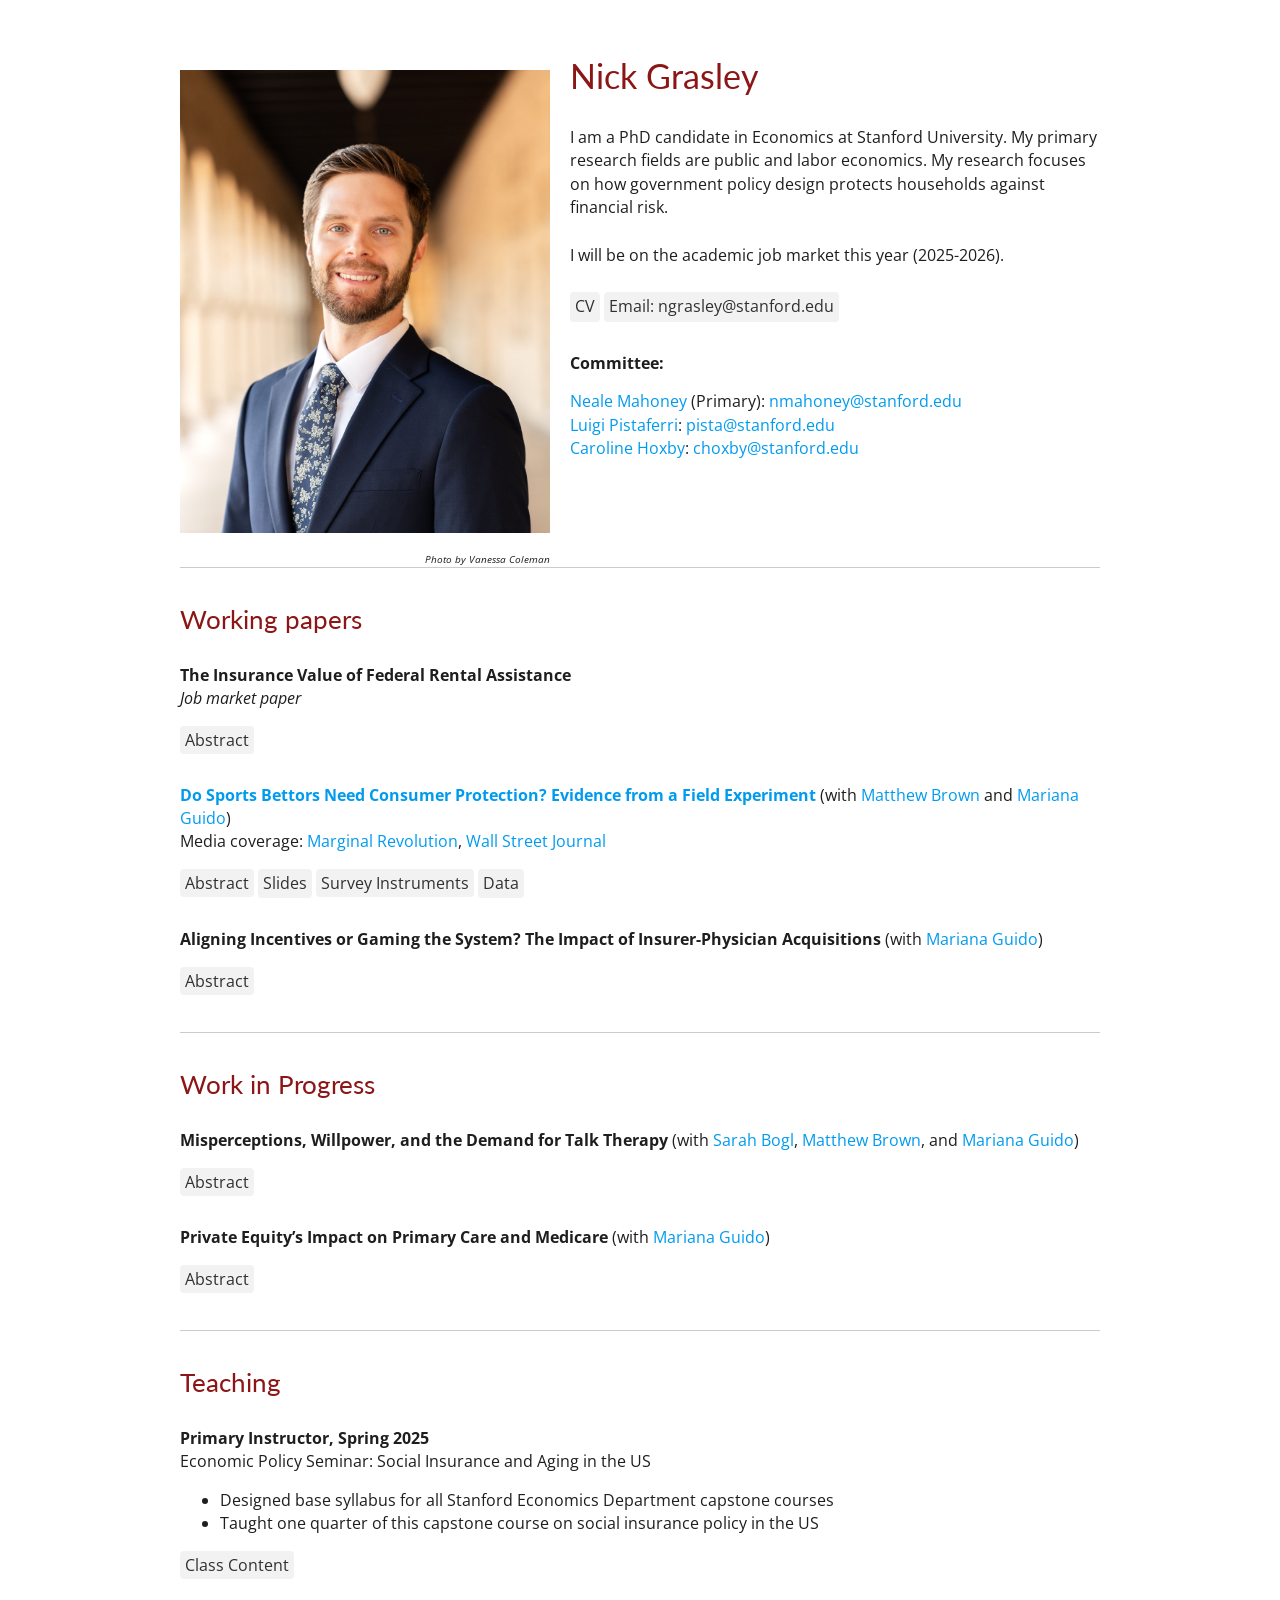
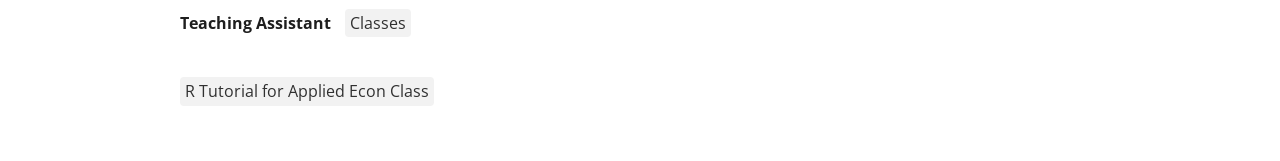
==== index.html @ 9b601f65 "Revise summary" ====
<!DOCTYPE html>
<html lang="en">
<head>
    <meta charset="UTF-8">
    <meta name="viewport" content="width=device-width, initial-scale=1.0">
    <link rel="preconnect" href="https://fonts.googleapis.com">
    <link rel="preconnect" href="https://fonts.gstatic.com" crossorigin>
    <link href="https://fonts.googleapis.com/css2?family=Lato&family=Open+Sans:wght@400;600&display=swap" rel="stylesheet">
    <link rel="stylesheet" href="main.css">

    <title>Nick Grasley</title>

    <!-- Google Analytics tracking code -->
    <script async src="https://www.googletagmanager.com/gtag/js?id=G-PX4RQBR217"></script>
    <script>
        window.dataLayer = window.dataLayer || [];
        function gtag(){dataLayer.push(arguments);}
        gtag('js', new Date());
        gtag('config', 'G-PX4RQBR217');
    </script>

    <!-- Add JavaScript for popup functionality -->
    <script>
      function myFunction(id) {
        var x = document.getElementById(id);
      
        var ids = [
          "abs_jmp", "surveys_jmp", 
          "abs_sports", "abs_vi",
          "abs_therapy", "abs_pe",
          "teaching_econ101", "TA", "teaching_Rguide"];
      
        for(var i = 0; i < ids.length; i++) {
          var item = ids[i];
          if (item != id) {
            document.getElementById(item).style.display = "none";
          } else {
            if (x.style.display === "none") {
              x.style.display = "block";
            } else {
              x.style.display = "none";
            }
          }
        }        
      }
    </script>
    <style>
      #contact {
          margin-bottom: 2rem;
      }

      #contact img {
          max-width: 370px;
          height: auto;
          width: 100%;
      }

      hr {
          margin: 2rem 0;
          border: none;
          border-top: 1px solid #ccc;
          clear: both;
      }

      @media (max-width: 768px) {
          #contact img {
              max-width: 100%;
          }
      }
  </style>
</head>

<body>
<div id="container">
  <div id="center">
    <div id="contact">
      <div style="float: left; margin-right: 20px; max-width: 370px;">
        <img src="avatar.jpg" alt="Photo of Nick Grasley" style="display: block; width: 100%;" />
        <!-- CHANGE 2: Replaced <p> with <div> and set margin-top to control spacing -->
        <div style="font-size: 0.6rem; font-style: italic; text-align: right; margin-top: -14px;">
            Photo by Vanessa Coleman
        </div>
      </div>

      <!--img src="avatar.jpeg" alt="Photo of Nick Grasley" /--> 
      <!-- ADDED PHOTO CREDIT HERE -->
      <!--p style="font-size: 0.8rem; font-style: italic; margin-top: 5px;">Photo by Vanessa Coleman</p-->
 
      <h1>Nick Grasley</h1>

      <div class="text">
        <p>I am a PhD candidate in Economics at Stanford University. My primary research fields are public and labor economics. My research focuses on how government policy design protects households against financial risk.</p>

        <p>I will be on the academic job market this year (2025-2026).</p>

        <p><a href="https://nickgrasley.github.io/assets/nag/cv.pdf" class="button">CV</a> <a href="mailto:ngrasley@stanford.edu" class="button">Email: ngrasley@stanford.edu</a></p>

        <!-- ADDED COMMITTEE MEMBERS HERE -->
        <div style="margin-top: 1.5rem;">
            <p><strong>Committee:</strong></p>
            <ul style="list-style-type: none; padding-left: 0;">
                <li><a href="https://nmahoney.people.stanford.edu">Neale Mahoney</a> (Primary): <a href="mailto:nmahoney@stanford.edu">nmahoney@stanford.edu</a></li>
                <li><a href="https://sites.google.com/view/pistaferri/home">Luigi Pistaferri</a>: <a href="mailto:pista@stanford.edu">pista@stanford.edu</a></li>
                <li><a href="https://economics.stanford.edu/people/caroline-hoxby">Caroline Hoxby</a>: <a href="mailto:choxby@stanford.edu">choxby@stanford.edu</a></li>
            </ul>
        </div>
      </div>
    </div>
    <hr> 

        <h2>Working papers</h2>
        <div class="text">


          <p><!--a href="https://nickgrasley.github.io/assets/papers/jmp/jmp.pdf"--><b>The Insurance Value of Federal Rental Assistance</b></a> <br><i>Job market paper</i> 
          
          <div class="buttonbar">
            <button class="button" onclick="myFunction(&quot;abs_jmp&quot;)">Abstract</button>
          </div>
            
          <div class="popup" id="abs_jmp" style="display:none;">
            The US spends $48 billion on federal rental assistance programs that transfer large in-kind housing subsidies to few low income households. However, we know little about whether this form of targeting is efficient. In this paper, I reconceptualize federal rental assistance as insurance against joint rent-income risk and quantify its net insurance value. I show that rent prices exacerbate consumption risk beyond income risk alone, and that rental assistance provides targeted insurance by smoothing the share of income households pay as rent. Using Panel Survey of Income Dynamics (PSID) combined with rich HUD administrative data from 2003-2022, I estimate the insurance value use the sufficient statistics approach. The sufficient statistics framework reveals that marginal expansion of rental assistance generates $1.51 in benefits per dollar of government spending, compared to the literature's estimate of $0.66. This insurance value primarily derives from insuring income in high-rent locations rather than insuring rent volatility directly, although fixed income households benefit more from rent insurance. Using a structural lifecycle model, I provide new estimates of household preferences for rental assistance and examine the mechanisms behind its insurance value. Counterfactual analysis demonstrates that the program's income-based subsidy design and rationing through waitlists are crucial features that enhance its insurance value relative to alternative designs.
          </div>
      

          <p><a href="https://nickgrasley.github.io/assets/papers/sportsgambling/sportsbetting.pdf"><b>Do Sports Bettors Need Consumer Protection? Evidence from a Field Experiment</b></a> (with <a href="https://mattbrownecon.github.io/">Matthew Brown</a> and <a href="https://marianaguido.github.io/">Mariana Guido</a>)
            <br> 
            Media coverage: <a href="https://marginalrevolution.com/marginalrevolution/2024/11/are-sports-bettors-overly-optimistic.html?utm_source=rss&utm_medium=rss&utm_campaign=are-sports-bettors-overly-optimistic">Marginal Revolution</a>, <a href="https://www.wsj.com/finance/investing/sports-betting-study-5d9a0044">Wall Street Journal</a> 

          <div class="buttonbar">
            <button class="button" onclick="myFunction(&quot;abs_sports&quot;)">Abstract</button>
            <a href="https://nickgrasley.github.io/assets/papers/sportsgambling/slides.pdf" class="button" download>Slides</a>
            <button class="button" onclick="myFunction(&quot;surveys_jmp&quot;)">Survey Instruments</button>            
            <a href="https://www.dropbox.com/scl/fo/r7eztifg07e4d8jo377v6/ANjBX6LcSHyql8BKkYXhMDw?rlkey=81gibx12clkvs6jpske8v14cr&st=mxk1bvaj&dl=0" class="button">Data</a>
          </div>

          <div class="popup" id="abs_sports" style="display:none;">
            Corrective policy in sports betting markets is motivated by concerns that demand is driven by behavioral bias rather than a normative preference to gamble. We conduct a field experiment with frequent sports bettors to measure the impact of two biases, overoptimism about financial returns and self-control problems, on the demand for sports betting. We find widespread over-optimism about financial returns. The average participant predicts that they will break even, but in fact loses about 8 cents for every dollar wagered. Self-control problems are smaller and less common. We estimate a model of biased betting and use it to evaluate several corrective policies. Our estimates imply that the surplus-maximizing corrective excise tax on sports betting is twice as large as prevailing tax rates. We estimate substantial heterogeneity in bias across bettors, which implies that targeted interventions that directly eliminate bias could improve on a tax. However, implementation is challenging: we show that two bias-correction interventions favored by the gambling industry do not deliver the targeting improvements.
          </div>
<!-- https://www.dropbox.com/scl/fo/r7eztifg07e4d8jo377v6/ANjBX6LcSHyql8BKkYXhMDw?rlkey=81gibx12clkvs6jpske8v14cr&st=mxk1bvaj&dl=0 -->

          <div class="popup" id="surveys_jmp" style="display:none;">
            <p>PDF survey instruments available for download. Qualtrics files are available on request.
              <ul>
                <li><a href="https://nickgrasley.github.io/assets/papers/sportsgambling/Survey1.pdf">Survey 1</a></li>
                <li><a href="https://nickgrasley.github.io/assets/papers/sportsgambling/Survey2.pdf">Survey 2</a></li>
                <li><a href="https://nickgrasley.github.io/assets/papers/sportsgambling/Survey3.pdf">Survey 3</a></li>
              </ul>
          </div>

          <p><!--a href="https://nickgrasley.github.io/assets/papers/VI/VI.pdf"--><b>Aligning Incentives or Gaming the System? The Impact of Insurer-Physician Acquisitions</b></a> (with <a href="https://marianaguido.github.io/">Mariana Guido</a>)
          
          <div class="buttonbar">
            <button class="button" onclick="myFunction(&quot;abs_vi&quot;)">Abstract</button>
          </div>
            
          <div class="popup" id="abs_vi" style="display:none;">
            Vertical integration between insurers and primary care practices is increasingly common in the US healthcare market, raising concerns among policymakers. We use medical claims data from the Colorado All Payer Claims Database to study a 2017 insurer-physician acquisition, focusing on how it aligns incentives within the integrated firm. We propose a simple conceptual framework to guide our analysis. Our framework produces two main predictions, which we empirically document. First, in Medicare Advantage, where insurer revenue is tied to patient risk scores, we predict the integrated practice will increase the intensity of diagnostic coding. Using a patient-level event study design, we find that integration increases diagnosis-based payments to the insurer by $998 to $1,805 per patient per year, without a corresponding increase in treatment. Second, as the integrated firm bears the cost of specialist care, our framework predicts that the integrated practice will steer referrals towards more cost-effective specialists. Indeed, we confirm this prediction in the Commercial market, where we estimate a referral choice model and find that the acquired practice saves approximately $300 per inpatient referral. Our results reveal a crucial trade-off: integration can increase taxpayer costs in one market while generating efficiency gains in another. Furthermore, we show that contracting at non-acquired practices can replicate the diagnostic coding effect. This substitutability between integration and contracting suggests that policies targeting only mergers may be ineffective at addressing strategic coding behavior.
          </div>

        <hr><h2>Work in Progress</h2>
        
        <p><b>Misperceptions, Willpower, and the Demand for Talk Therapy</b>
        (with <a href="mailto:nmahoney@stanford.edu">Sarah Bogl</a>, <a href="https://mattbrownecon.github.io/">Matthew Brown</a>, and <a href="https://marianaguido.github.io/">Mariana Guido</a>)

          <div class="buttonbar">
            <button class="button" onclick="myFunction(&quot;abs_therapy&quot;)">Abstract</button>
          </div>
            
          <div class="popup" id="abs_therapy" style="display:none;">
            Many people with mental health problems do not seek treatment despite evidence that therapy can improve well-being. Working with a provider of gambling addiction therapy, we conduct a field experiment to measure how behavioral biases impact therapy demand and what interventions may overcome them. We consider two behavioral biases: misperceptions and willpower problems. To study misperceptions, we measure how participants’ perceptions of therapy change after attending a session. To study willpower issues, we measure participants’ willingness to pay for a commitment device to attend therapy. Lastly, we evaluate the effectiveness of two scalable interventions--financial incentives and text message encouragements--at increasing therapy takeup.
            </div>
            
        <p><b>Private Equity’s Impact on Primary Care and Medicare</b> (with <a href="https://marianaguido.github.io/">Mariana Guido</a>)
        
        <div class="buttonbar">
          <button class="button" onclick="myFunction(&quot;abs_pe&quot;)">Abstract</button>
        </div>

        <div class="popup" id="abs_pe" style="display:none;">
          Private equity (PE) investment in the U.S. healthcare sector has grown exponentially, raising concerns about its impact on the cost and quality of care. This paper investigates how PE acquisitions alter the behavior of primary care practices (PCPs) and, crucially, explores heterogeneity based on the acquirer's structure. We distinguish between acquisitions by pure financial sponsors and those by PE-insurer joint ventures, which may face conflicting incentives between profit maximization and managing population health costs. We construct a novel national dataset by linking PitchBook data on PE acquisitions from 2006 to 2018 with Medicare fee-for-service claims. Then, we employ a staggered difference-in-differences strategy to compare acquired PCPs to not-yet-acquired PCPs. Using state All-Payer Claims Data (APCD), we will further test for differential effects among Traditional Medicare and Medicare Advantage patients, where insurer-backed owners have stronger incentives to control utilization.
        </div>

  
        <!-- <hr><h2>Publications</h2>
        <div class="text"> -->

        <hr><h2>Teaching</h2>
        
  <p><b>Primary Instructor, Spring 2025</b><br>
  Economic Policy Seminar: Social Insurance and Aging in the US</p>

  <div class="text">
    
    <ul>
      <li>Designed base syllabus for all Stanford Economics Department capstone courses</li>
      <li>Taught one quarter of this capstone course on social insurance policy in the US</li>
    </ul>
    
  </div>

        <div class="buttonbar">
          <button class="button" onclick="myFunction(&quot;teaching_econ101&quot;)">Class Content</button>
        </div>
        <div class="popup" id="teaching_econ101" style="display:none;">
            <div class="text">
              <ul>
                <li>Primary learning goal to research and write a policy memo on a social insurance policy in the US</li>
                <li>Students work in teams to create research question, review literature, analyze data, and write on policy recommendation</li>
                <li><a href="https://nickgrasley.github.io/assets/teaching/econ101/syllabus.pdf" target="_blank">Syllabus</a></li>
                <li><a href="https://nickgrasley.github.io/assets/teaching/econ101/slides.pdf" target="_blank">Class Slides Example</a></li>
                <li><a href="https://nickgrasley.github.io/assets/teaching/econ101/example.pdf" target="_blank">Policy Memo Example</a></li>
              </ul>
            </div>
        </div>
        
<p>
  <b>Teaching Assistant</b>
  <span class="buttonbar-inline">
    <button class="button" onclick="myFunction('TA')">Classes</button>
  </span>
</p>

<div class="popup" id="TA" style="display:none;">
  <div class="text">
    <ul>
      <li>Introduction to Financial Decision Making (Econ 43, 3 quarters)</li>
      <li>Advanced Topics in Econometrics (Econ 102C, 1 quarter)</li>
      <li>Economic Policy Seminar (Econ 101, 2 quarters)</li>
    </ul>
  </div>
</div>

  
      <div style="height: 20px;"></div>
      
      <div class="buttonbar"><a href="https://nickgrasley.github.io/assets/teaching/R Tutorial" class="button">R Tutorial for Applied Econ Class</a></div>


  </div>

</body>
</html>
---- main.css ----
/* Base styles that apply to all screen sizes */
body {
font-family: 'Open Sans', sans-serif;
font-size: 15.5px;
line-height: 1.5;
color: #1e1e1e;
}

h1, h2 {
font-family: 'Lato', sans-serif;
font-weight: normal;
margin-top: 4px;
margin-bottom: 4px;
text-align: left;
color: #8C1515; /* Stanford cardinal red */
}

h1 {
font-size: 34px;
}

h2 {
font-size: 26px;
}

div#container {
	margin:50px;
	position: relative;
}
hr {
	margin-top:25px;
}
p {
	margin-top:25px;
}
html {
	background-color: white;
}
div#center h2 {
	margin-top: 20px;
	margin-bottom: 20px;
}
div.text {
		font-family: 'Open Sans', serif;
		margin-top: 0px;
		padding-top: 0px;
		font-size: 15.5px;
		color: #1e1e1e;
}
div.buttonbar{
color:#565656;
}

.buttonbar-inline {
  display: inline-block;   /* keeps button on the same line */
  margin-left: 10px;       /* optional spacing */
}


.button {
	background-color: #f2f2f2;
	border: none;
	color: #303030;
	padding: 3px;
	padding-left: 5px;
	padding-right: 5px;
	text-align: center;
	border-radius: 4px;
	text-decoration: none;
	display: inline-block;
	font-size: 15.5px;
	font-family: 'Open Sans', serif;
	cursor: pointer; 
	transition-duration: 0.2s;
	text-decoration: none;
	margin-bottom: 5px;
}
a {
	text-decoration: none;
	color: #009bee;
	/*color: blue;*/
}
a:visited {
	text-decoration: none;
	color: darkblue;
	/*color: blue;*/
}
a:hover {
	text-decoration: underline;
}
.button:hover {
	background-color:#d1d1d1;
	text-decoration: none;
}
.button:visited {
	color: #303030;
	text-decoration: none;
}


/* Large screens */
@media screen and (min-width: 1001px) {
div#center {
	margin-left: max(1%, 50% - 460px);
	margin-right: max(1%, 50% - 460px);
	width: min(920px);
}

div#contact {
	height: 289px;
}
div.popup {
	margin-top:0px;
	text-align:justify;
}
img {
	float: left;
	margin-top: 20px;
	margin-right: 30px;
	margin-bottom: 20px;
}
}

/* Small screens */
@media screen and (max-width: 1000px) { 
div#center {
	margin-left:0px;
	margin-top:50px;
	clear:left;
}
div#contact {
	margin-top: 30px;
	text-align: left;
}
div.popup {
	margin-top:20px;
}
img {
	margin-bottom: 20px;
	max-width: 100%;
	height: auto;
}
}
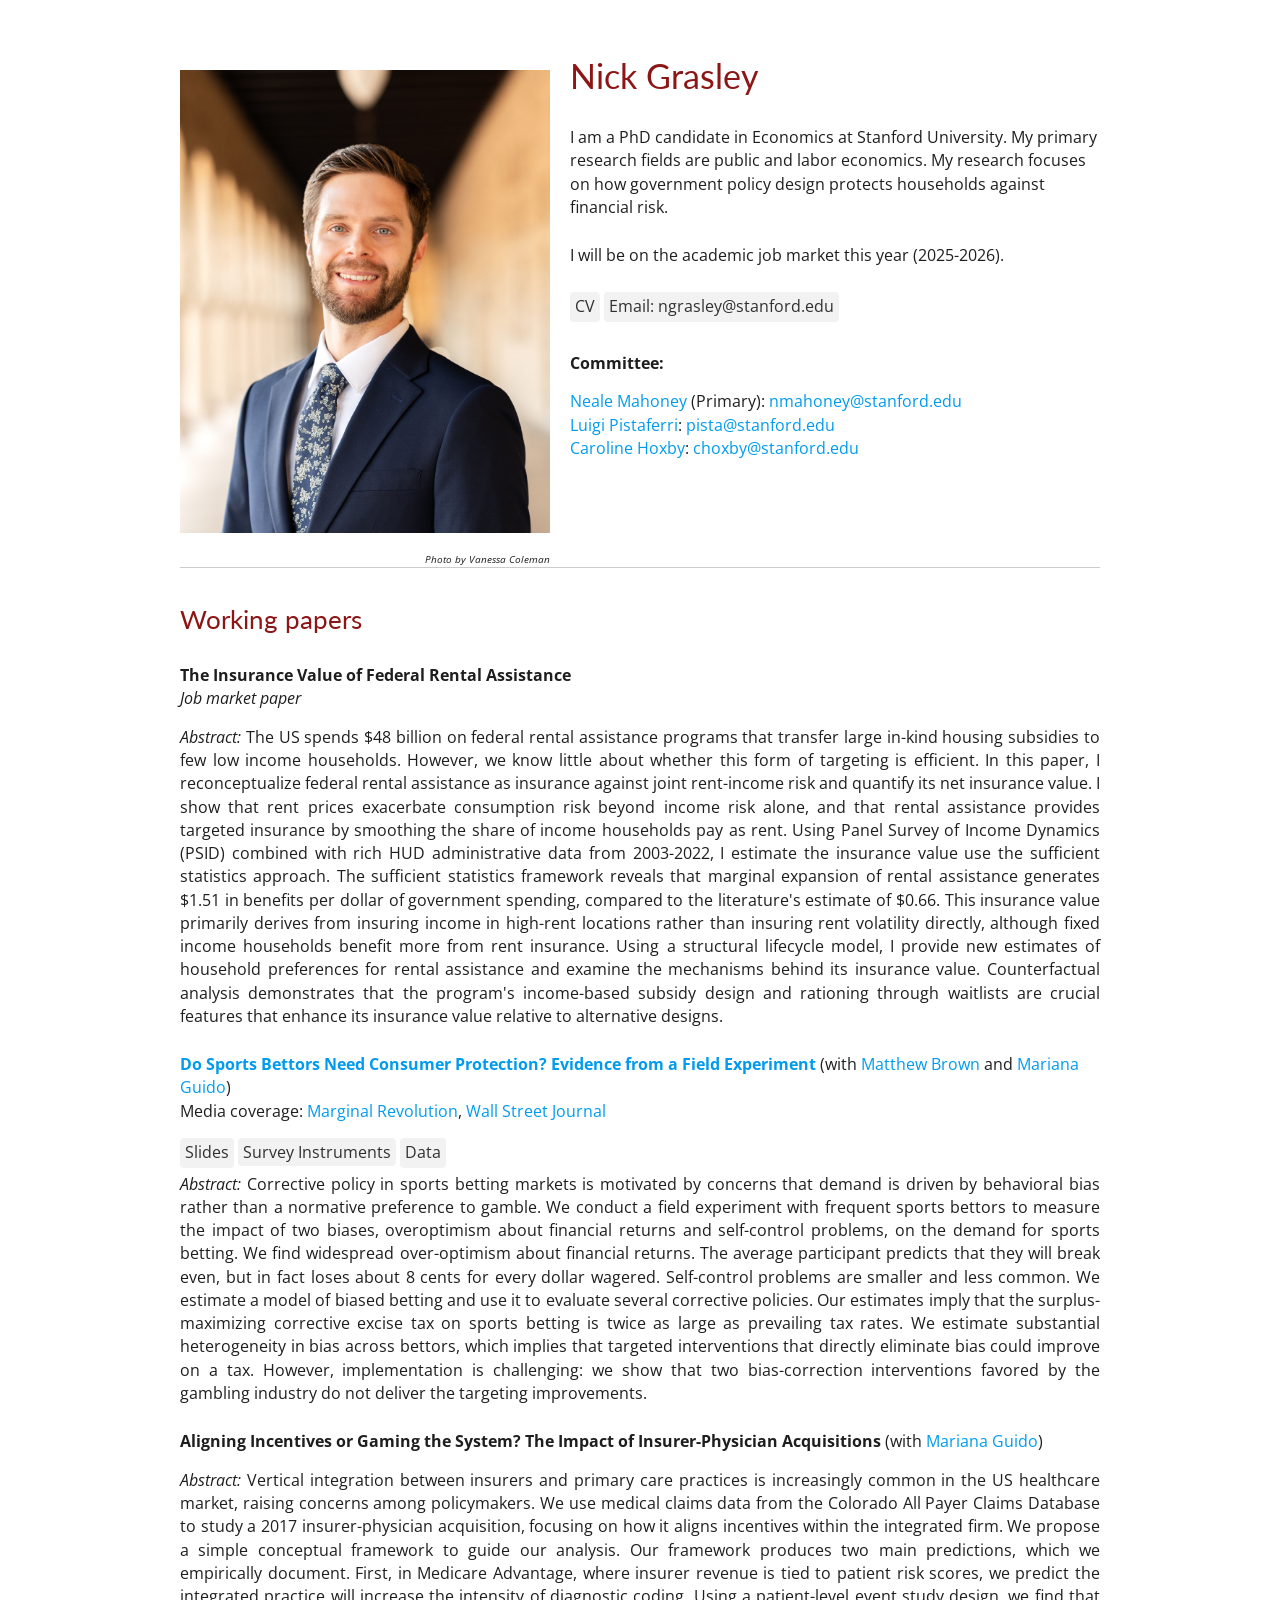
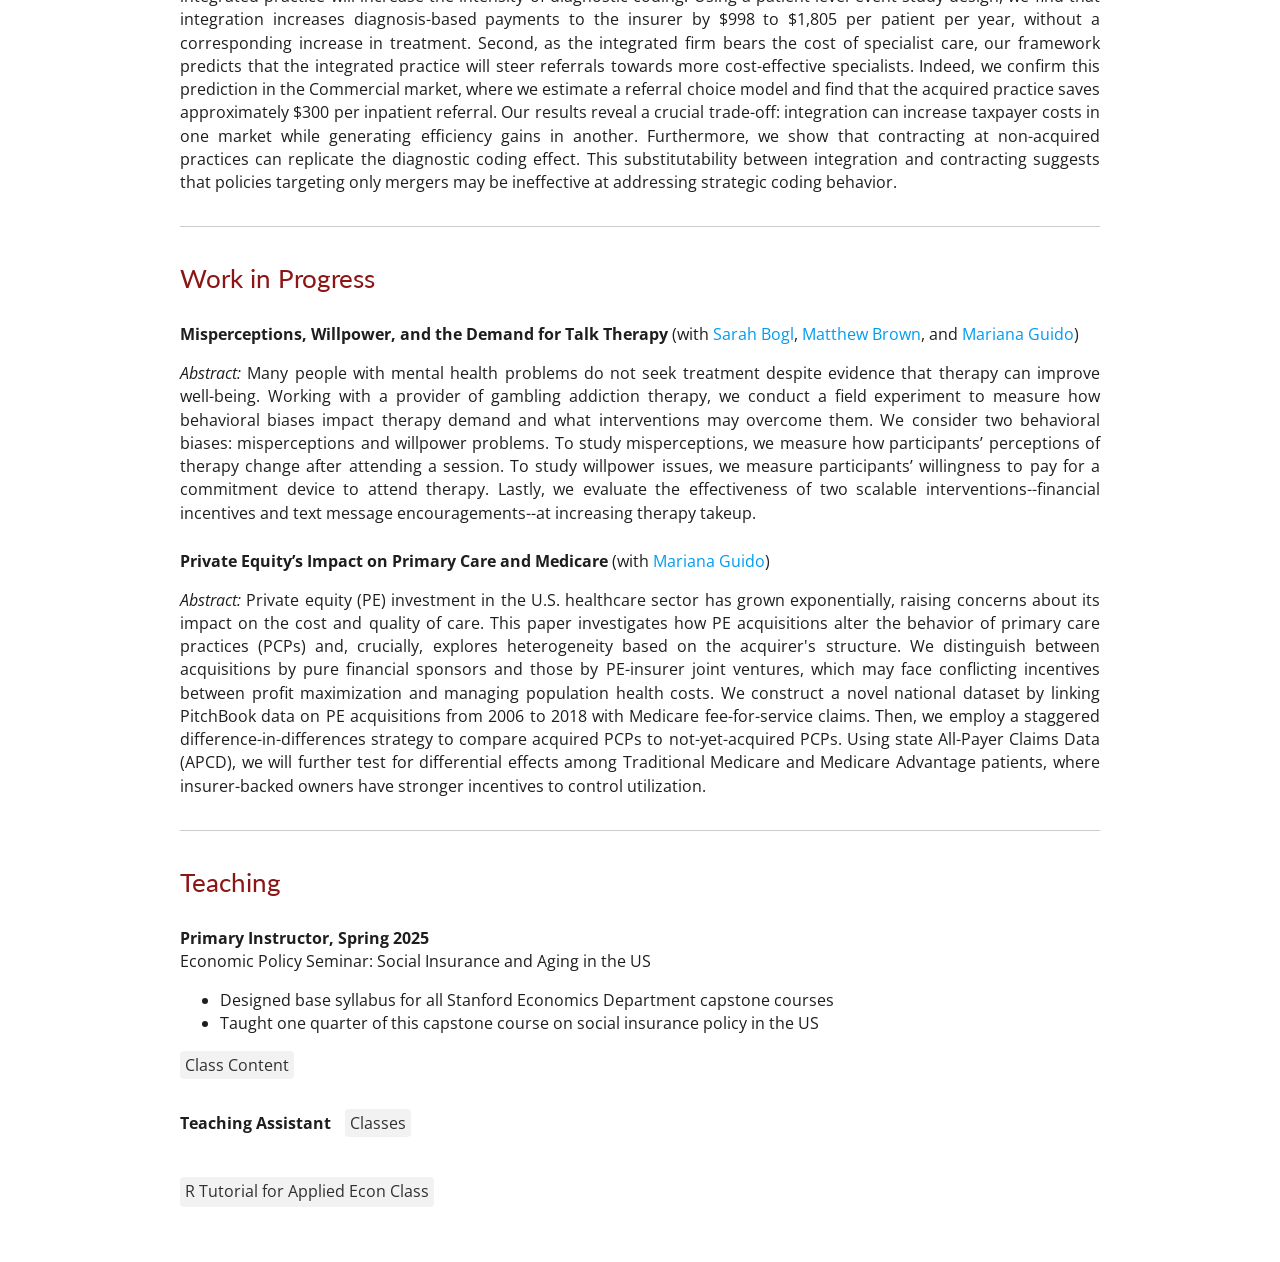
==== commit eab5c4ca: "Remove desktop abstract buttons" ====
--- a/index.html
+++ b/index.html
@@ -114,12 +114,12 @@
 
           <p><!--a href="https://nickgrasley.github.io/assets/papers/jmp/jmp.pdf"--><b>The Insurance Value of Federal Rental Assistance</b></a> <br><i>Job market paper</i> 
           
-          <div class="buttonbar">
+          <div class="buttonbar mobile-only">
             <button class="button" onclick="myFunction(&quot;abs_jmp&quot;)">Abstract</button>
           </div>
             
-          <div class="popup" id="abs_jmp" style="display:none;">
-            The US spends $48 billion on federal rental assistance programs that transfer large in-kind housing subsidies to few low income households. However, we know little about whether this form of targeting is efficient. In this paper, I reconceptualize federal rental assistance as insurance against joint rent-income risk and quantify its net insurance value. I show that rent prices exacerbate consumption risk beyond income risk alone, and that rental assistance provides targeted insurance by smoothing the share of income households pay as rent. Using Panel Survey of Income Dynamics (PSID) combined with rich HUD administrative data from 2003-2022, I estimate the insurance value use the sufficient statistics approach. The sufficient statistics framework reveals that marginal expansion of rental assistance generates $1.51 in benefits per dollar of government spending, compared to the literature's estimate of $0.66. This insurance value primarily derives from insuring income in high-rent locations rather than insuring rent volatility directly, although fixed income households benefit more from rent insurance. Using a structural lifecycle model, I provide new estimates of household preferences for rental assistance and examine the mechanisms behind its insurance value. Counterfactual analysis demonstrates that the program's income-based subsidy design and rationing through waitlists are crucial features that enhance its insurance value relative to alternative designs.
+          <div class="popup" id="abs_jmp">
+           <em>Abstract:</em> The US spends $48 billion on federal rental assistance programs that transfer large in-kind housing subsidies to few low income households. However, we know little about whether this form of targeting is efficient. In this paper, I reconceptualize federal rental assistance as insurance against joint rent-income risk and quantify its net insurance value. I show that rent prices exacerbate consumption risk beyond income risk alone, and that rental assistance provides targeted insurance by smoothing the share of income households pay as rent. Using Panel Survey of Income Dynamics (PSID) combined with rich HUD administrative data from 2003-2022, I estimate the insurance value use the sufficient statistics approach. The sufficient statistics framework reveals that marginal expansion of rental assistance generates $1.51 in benefits per dollar of government spending, compared to the literature's estimate of $0.66. This insurance value primarily derives from insuring income in high-rent locations rather than insuring rent volatility directly, although fixed income households benefit more from rent insurance. Using a structural lifecycle model, I provide new estimates of household preferences for rental assistance and examine the mechanisms behind its insurance value. Counterfactual analysis demonstrates that the program's income-based subsidy design and rationing through waitlists are crucial features that enhance its insurance value relative to alternative designs.
           </div>
       
 
@@ -128,14 +128,15 @@
             Media coverage: <a href="https://marginalrevolution.com/marginalrevolution/2024/11/are-sports-bettors-overly-optimistic.html?utm_source=rss&utm_medium=rss&utm_campaign=are-sports-bettors-overly-optimistic">Marginal Revolution</a>, <a href="https://www.wsj.com/finance/investing/sports-betting-study-5d9a0044">Wall Street Journal</a> 
 
           <div class="buttonbar">
-            <button class="button" onclick="myFunction(&quot;abs_sports&quot;)">Abstract</button>
+            <button class="button mobile-only" onclick="myFunction(&quot;abs_sports&quot;)">Abstract</button>
             <a href="https://nickgrasley.github.io/assets/papers/sportsgambling/slides.pdf" class="button" download>Slides</a>
             <button class="button" onclick="myFunction(&quot;surveys_jmp&quot;)">Survey Instruments</button>            
             <a href="https://www.dropbox.com/scl/fo/r7eztifg07e4d8jo377v6/ANjBX6LcSHyql8BKkYXhMDw?rlkey=81gibx12clkvs6jpske8v14cr&st=mxk1bvaj&dl=0" class="button">Data</a>
-          </div>
-
-          <div class="popup" id="abs_sports" style="display:none;">
-            Corrective policy in sports betting markets is motivated by concerns that demand is driven by behavioral bias rather than a normative preference to gamble. We conduct a field experiment with frequent sports bettors to measure the impact of two biases, overoptimism about financial returns and self-control problems, on the demand for sports betting. We find widespread over-optimism about financial returns. The average participant predicts that they will break even, but in fact loses about 8 cents for every dollar wagered. Self-control problems are smaller and less common. We estimate a model of biased betting and use it to evaluate several corrective policies. Our estimates imply that the surplus-maximizing corrective excise tax on sports betting is twice as large as prevailing tax rates. We estimate substantial heterogeneity in bias across bettors, which implies that targeted interventions that directly eliminate bias could improve on a tax. However, implementation is challenging: we show that two bias-correction interventions favored by the gambling industry do not deliver the targeting improvements.
+
+          </div>
+
+          <div class="popup" id="abs_sports">
+            <em>Abstract:</em> Corrective policy in sports betting markets is motivated by concerns that demand is driven by behavioral bias rather than a normative preference to gamble. We conduct a field experiment with frequent sports bettors to measure the impact of two biases, overoptimism about financial returns and self-control problems, on the demand for sports betting. We find widespread over-optimism about financial returns. The average participant predicts that they will break even, but in fact loses about 8 cents for every dollar wagered. Self-control problems are smaller and less common. We estimate a model of biased betting and use it to evaluate several corrective policies. Our estimates imply that the surplus-maximizing corrective excise tax on sports betting is twice as large as prevailing tax rates. We estimate substantial heterogeneity in bias across bettors, which implies that targeted interventions that directly eliminate bias could improve on a tax. However, implementation is challenging: we show that two bias-correction interventions favored by the gambling industry do not deliver the targeting improvements.
           </div>
 <!-- https://www.dropbox.com/scl/fo/r7eztifg07e4d8jo377v6/ANjBX6LcSHyql8BKkYXhMDw?rlkey=81gibx12clkvs6jpske8v14cr&st=mxk1bvaj&dl=0 -->
 
@@ -151,11 +152,11 @@
           <p><!--a href="https://nickgrasley.github.io/assets/papers/VI/VI.pdf"--><b>Aligning Incentives or Gaming the System? The Impact of Insurer-Physician Acquisitions</b></a> (with <a href="https://marianaguido.github.io/">Mariana Guido</a>)
           
           <div class="buttonbar">
-            <button class="button" onclick="myFunction(&quot;abs_vi&quot;)">Abstract</button>
-          </div>
-            
-          <div class="popup" id="abs_vi" style="display:none;">
-            Vertical integration between insurers and primary care practices is increasingly common in the US healthcare market, raising concerns among policymakers. We use medical claims data from the Colorado All Payer Claims Database to study a 2017 insurer-physician acquisition, focusing on how it aligns incentives within the integrated firm. We propose a simple conceptual framework to guide our analysis. Our framework produces two main predictions, which we empirically document. First, in Medicare Advantage, where insurer revenue is tied to patient risk scores, we predict the integrated practice will increase the intensity of diagnostic coding. Using a patient-level event study design, we find that integration increases diagnosis-based payments to the insurer by $998 to $1,805 per patient per year, without a corresponding increase in treatment. Second, as the integrated firm bears the cost of specialist care, our framework predicts that the integrated practice will steer referrals towards more cost-effective specialists. Indeed, we confirm this prediction in the Commercial market, where we estimate a referral choice model and find that the acquired practice saves approximately $300 per inpatient referral. Our results reveal a crucial trade-off: integration can increase taxpayer costs in one market while generating efficiency gains in another. Furthermore, we show that contracting at non-acquired practices can replicate the diagnostic coding effect. This substitutability between integration and contracting suggests that policies targeting only mergers may be ineffective at addressing strategic coding behavior.
+            <button class="button mobile-only" onclick="myFunction(&quot;abs_vi&quot;)">Abstract</button>
+          </div>
+            
+          <div class="popup" id="abs_vi">
+            <em>Abstract:</em> Vertical integration between insurers and primary care practices is increasingly common in the US healthcare market, raising concerns among policymakers. We use medical claims data from the Colorado All Payer Claims Database to study a 2017 insurer-physician acquisition, focusing on how it aligns incentives within the integrated firm. We propose a simple conceptual framework to guide our analysis. Our framework produces two main predictions, which we empirically document. First, in Medicare Advantage, where insurer revenue is tied to patient risk scores, we predict the integrated practice will increase the intensity of diagnostic coding. Using a patient-level event study design, we find that integration increases diagnosis-based payments to the insurer by $998 to $1,805 per patient per year, without a corresponding increase in treatment. Second, as the integrated firm bears the cost of specialist care, our framework predicts that the integrated practice will steer referrals towards more cost-effective specialists. Indeed, we confirm this prediction in the Commercial market, where we estimate a referral choice model and find that the acquired practice saves approximately $300 per inpatient referral. Our results reveal a crucial trade-off: integration can increase taxpayer costs in one market while generating efficiency gains in another. Furthermore, we show that contracting at non-acquired practices can replicate the diagnostic coding effect. This substitutability between integration and contracting suggests that policies targeting only mergers may be ineffective at addressing strategic coding behavior.
           </div>
 
         <hr><h2>Work in Progress</h2>
@@ -164,21 +165,21 @@
         (with <a href="mailto:nmahoney@stanford.edu">Sarah Bogl</a>, <a href="https://mattbrownecon.github.io/">Matthew Brown</a>, and <a href="https://marianaguido.github.io/">Mariana Guido</a>)
 
           <div class="buttonbar">
-            <button class="button" onclick="myFunction(&quot;abs_therapy&quot;)">Abstract</button>
-          </div>
-            
-          <div class="popup" id="abs_therapy" style="display:none;">
-            Many people with mental health problems do not seek treatment despite evidence that therapy can improve well-being. Working with a provider of gambling addiction therapy, we conduct a field experiment to measure how behavioral biases impact therapy demand and what interventions may overcome them. We consider two behavioral biases: misperceptions and willpower problems. To study misperceptions, we measure how participants’ perceptions of therapy change after attending a session. To study willpower issues, we measure participants’ willingness to pay for a commitment device to attend therapy. Lastly, we evaluate the effectiveness of two scalable interventions--financial incentives and text message encouragements--at increasing therapy takeup.
+            <button class="button mobile-only" onclick="myFunction(&quot;abs_therapy&quot;)">Abstract</button>
+          </div>
+            
+          <div class="popup" id="abs_therapy">
+            <em>Abstract:</em> Many people with mental health problems do not seek treatment despite evidence that therapy can improve well-being. Working with a provider of gambling addiction therapy, we conduct a field experiment to measure how behavioral biases impact therapy demand and what interventions may overcome them. We consider two behavioral biases: misperceptions and willpower problems. To study misperceptions, we measure how participants’ perceptions of therapy change after attending a session. To study willpower issues, we measure participants’ willingness to pay for a commitment device to attend therapy. Lastly, we evaluate the effectiveness of two scalable interventions--financial incentives and text message encouragements--at increasing therapy takeup.
             </div>
             
         <p><b>Private Equity’s Impact on Primary Care and Medicare</b> (with <a href="https://marianaguido.github.io/">Mariana Guido</a>)
         
         <div class="buttonbar">
-          <button class="button" onclick="myFunction(&quot;abs_pe&quot;)">Abstract</button>
-        </div>
-
-        <div class="popup" id="abs_pe" style="display:none;">
-          Private equity (PE) investment in the U.S. healthcare sector has grown exponentially, raising concerns about its impact on the cost and quality of care. This paper investigates how PE acquisitions alter the behavior of primary care practices (PCPs) and, crucially, explores heterogeneity based on the acquirer's structure. We distinguish between acquisitions by pure financial sponsors and those by PE-insurer joint ventures, which may face conflicting incentives between profit maximization and managing population health costs. We construct a novel national dataset by linking PitchBook data on PE acquisitions from 2006 to 2018 with Medicare fee-for-service claims. Then, we employ a staggered difference-in-differences strategy to compare acquired PCPs to not-yet-acquired PCPs. Using state All-Payer Claims Data (APCD), we will further test for differential effects among Traditional Medicare and Medicare Advantage patients, where insurer-backed owners have stronger incentives to control utilization.
+          <button class="button mobile-only" onclick="myFunction(&quot;abs_pe&quot;)">Abstract</button>
+        </div>
+
+        <div class="popup" id="abs_pe">
+          <em>Abstract:</em> Private equity (PE) investment in the U.S. healthcare sector has grown exponentially, raising concerns about its impact on the cost and quality of care. This paper investigates how PE acquisitions alter the behavior of primary care practices (PCPs) and, crucially, explores heterogeneity based on the acquirer's structure. We distinguish between acquisitions by pure financial sponsors and those by PE-insurer joint ventures, which may face conflicting incentives between profit maximization and managing population health costs. We construct a novel national dataset by linking PitchBook data on PE acquisitions from 2006 to 2018 with Medicare fee-for-service claims. Then, we employ a staggered difference-in-differences strategy to compare acquired PCPs to not-yet-acquired PCPs. Using state All-Payer Claims Data (APCD), we will further test for differential effects among Traditional Medicare and Medicare Advantage patients, where insurer-backed owners have stronger incentives to control utilization.
         </div>
 
   
--- a/main.css
+++ b/main.css
@@ -140,4 +140,14 @@
 	max-width: 100%;
 	height: auto;
 }
+}
+
+.mobile-only {
+  display: none;
+}
+
+@media (max-width: 768px) {
+  .mobile-only {
+    display: block;
+  }
 }
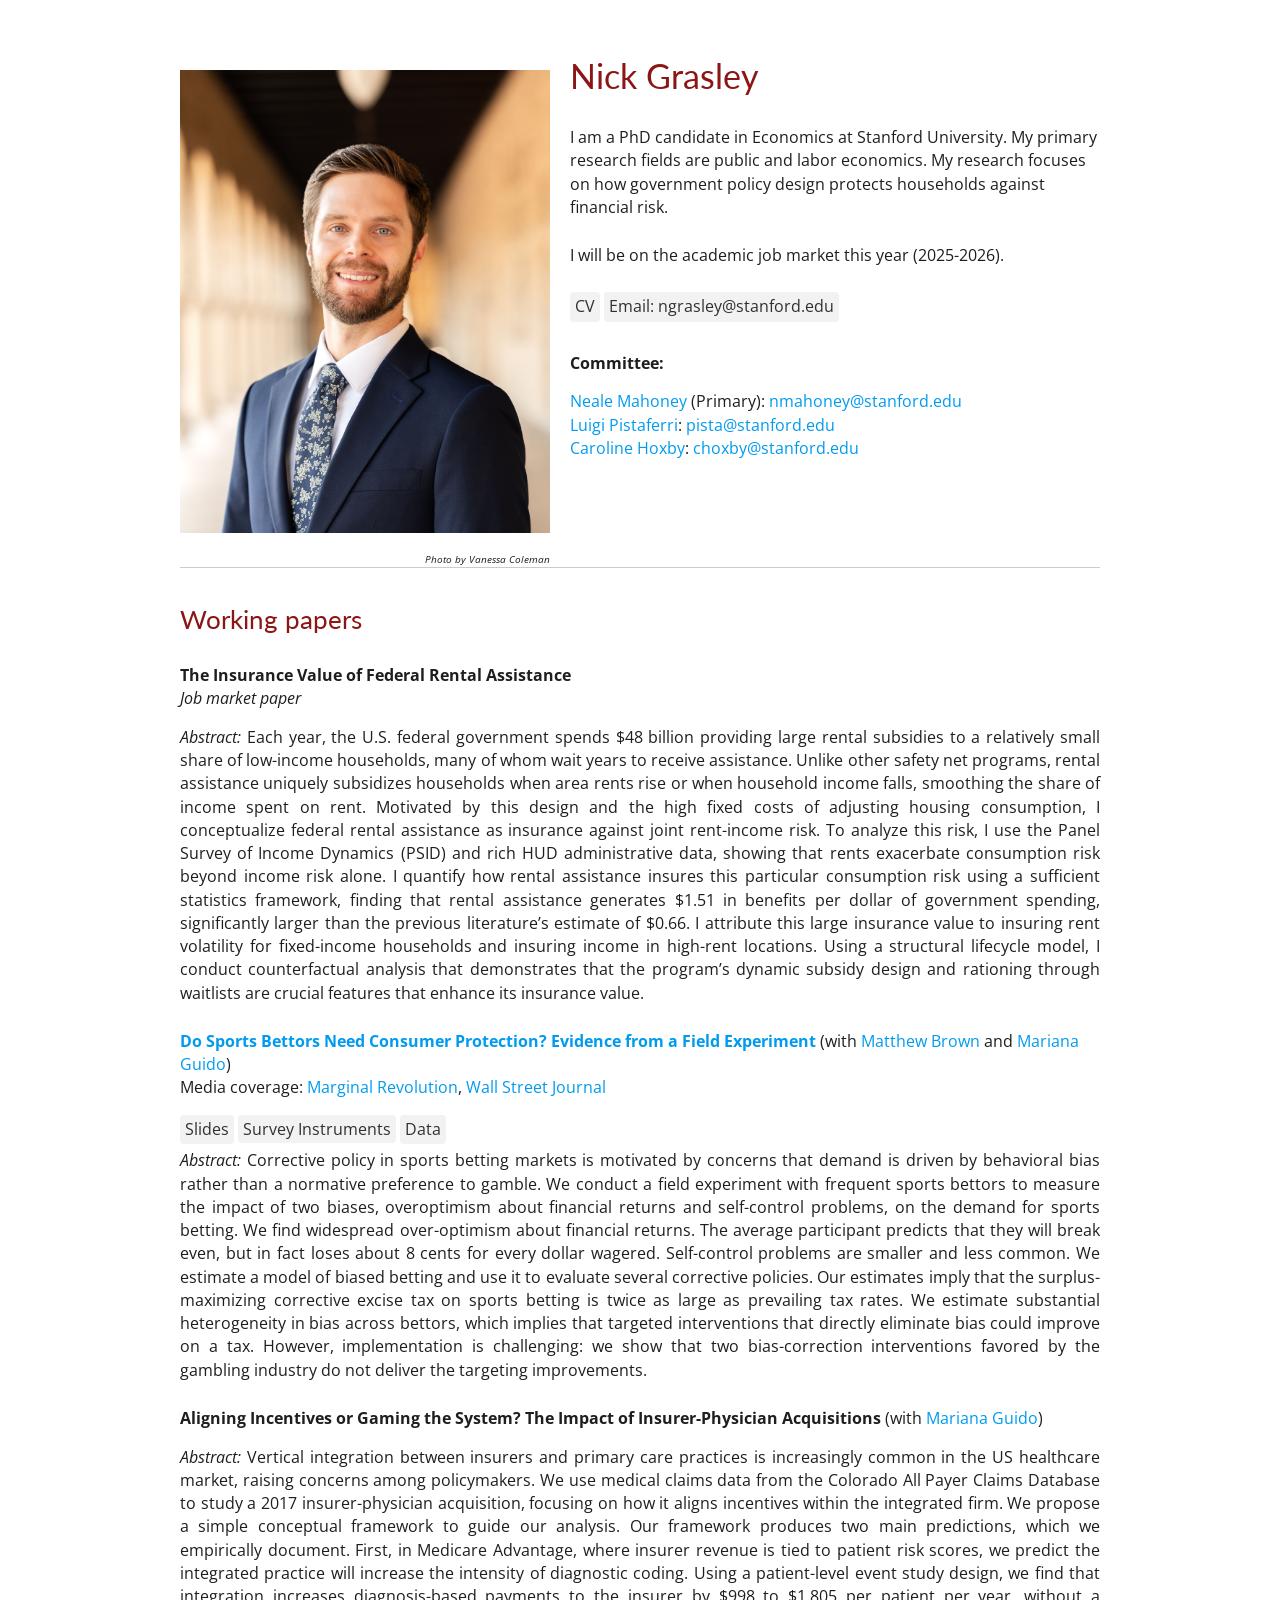
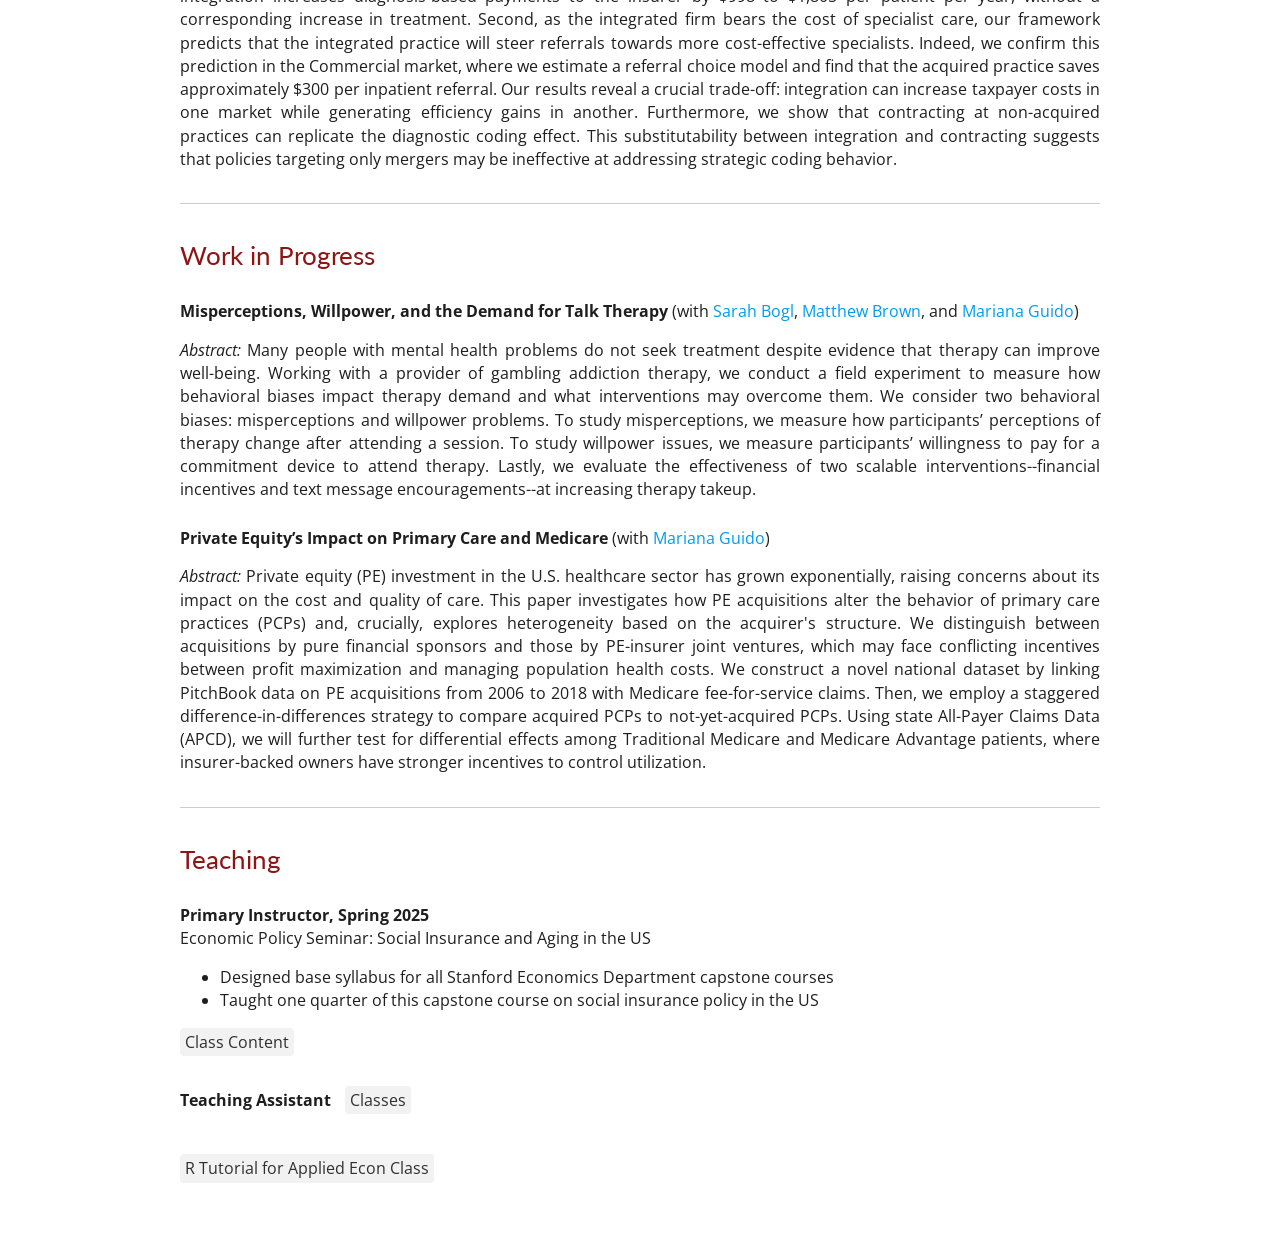
==== commit 503bb658: "Revise JMP abstract" ====
--- a/index.html
+++ b/index.html
@@ -20,30 +20,16 @@
     </script>
 
     <!-- Add JavaScript for popup functionality -->
-    <script>
-      function myFunction(id) {
-        var x = document.getElementById(id);
-      
-        var ids = [
-          "abs_jmp", "surveys_jmp", 
-          "abs_sports", "abs_vi",
-          "abs_therapy", "abs_pe",
-          "teaching_econ101", "TA", "teaching_Rguide"];
-      
-        for(var i = 0; i < ids.length; i++) {
-          var item = ids[i];
-          if (item != id) {
-            document.getElementById(item).style.display = "none";
-          } else {
-            if (x.style.display === "none") {
-              x.style.display = "block";
-            } else {
-              x.style.display = "none";
-            }
-          }
-        }        
-      }
-    </script>
+<script>
+function myFunction(id) {
+  var x = document.getElementById(id);
+  if (x.style.display === "none" || x.style.display === "") {
+    x.style.display = "block";
+  } else {
+    x.style.display = "none";
+  }
+}
+</script>
     <style>
       #contact {
           margin-bottom: 2rem;
@@ -119,7 +105,7 @@
           </div>
             
           <div class="popup" id="abs_jmp">
-           <em>Abstract:</em> The US spends $48 billion on federal rental assistance programs that transfer large in-kind housing subsidies to few low income households. However, we know little about whether this form of targeting is efficient. In this paper, I reconceptualize federal rental assistance as insurance against joint rent-income risk and quantify its net insurance value. I show that rent prices exacerbate consumption risk beyond income risk alone, and that rental assistance provides targeted insurance by smoothing the share of income households pay as rent. Using Panel Survey of Income Dynamics (PSID) combined with rich HUD administrative data from 2003-2022, I estimate the insurance value use the sufficient statistics approach. The sufficient statistics framework reveals that marginal expansion of rental assistance generates $1.51 in benefits per dollar of government spending, compared to the literature's estimate of $0.66. This insurance value primarily derives from insuring income in high-rent locations rather than insuring rent volatility directly, although fixed income households benefit more from rent insurance. Using a structural lifecycle model, I provide new estimates of household preferences for rental assistance and examine the mechanisms behind its insurance value. Counterfactual analysis demonstrates that the program's income-based subsidy design and rationing through waitlists are crucial features that enhance its insurance value relative to alternative designs.
+           <em>Abstract:</em> Each year, the U.S. federal government spends $48 billion providing large rental subsidies to a relatively small share of low-income households, many of whom wait years to receive assistance. Unlike other safety net programs, rental assistance uniquely subsidizes households when area rents rise or when household income falls, smoothing the share of income spent on rent. Motivated by this design and the high fixed costs of adjusting housing consumption, I conceptualize federal rental assistance as insurance against joint rent-income risk. To analyze this risk, I use the Panel Survey of Income Dynamics (PSID) and rich HUD administrative data, showing that rents exacerbate consumption risk beyond income risk alone. I quantify how rental assistance insures this particular consumption risk using a sufficient statistics framework, finding that rental assistance generates $1.51 in benefits per dollar of government spending, significantly larger than the previous literature’s estimate of $0.66. I attribute this large insurance value to insuring rent volatility for fixed-income households and insuring income in high-rent locations. Using a structural lifecycle model, I conduct counterfactual analysis that demonstrates that the program’s dynamic subsidy design and rationing through waitlists are crucial features that enhance its insurance value.
           </div>
       
 
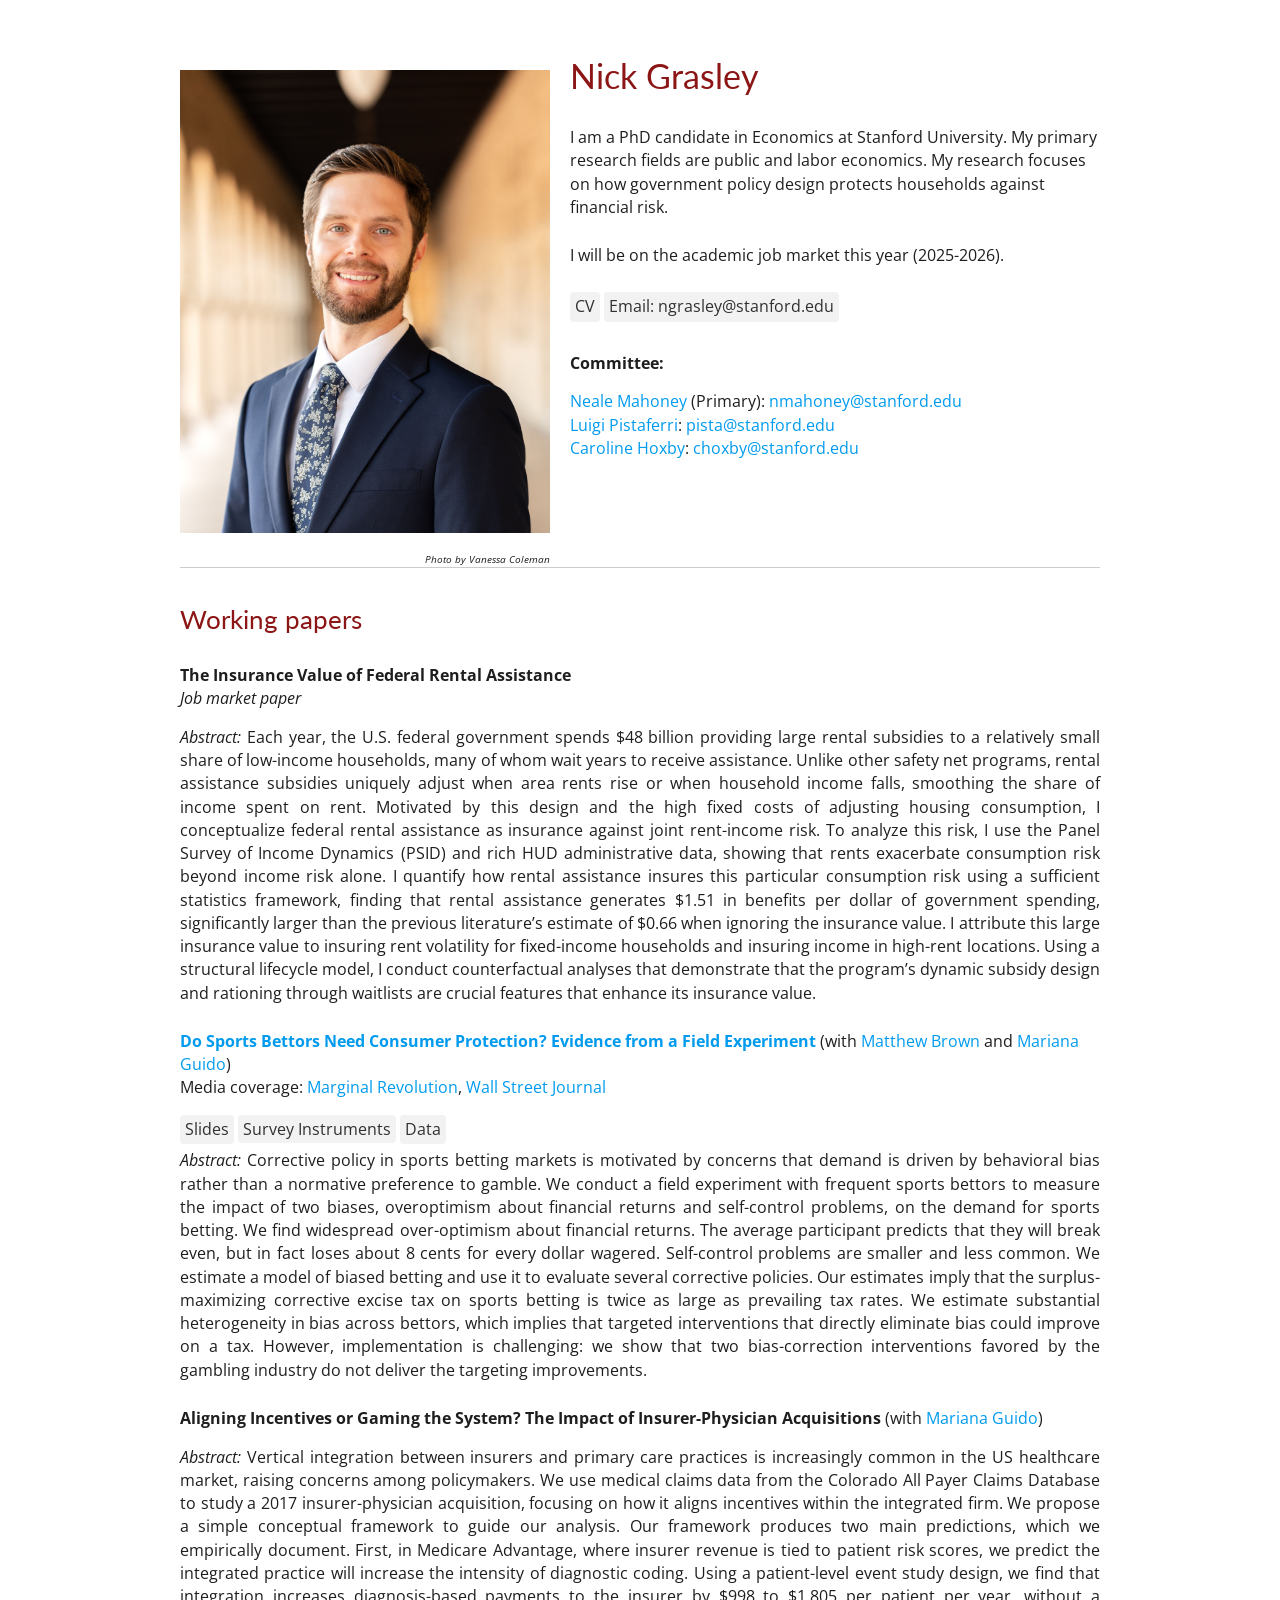
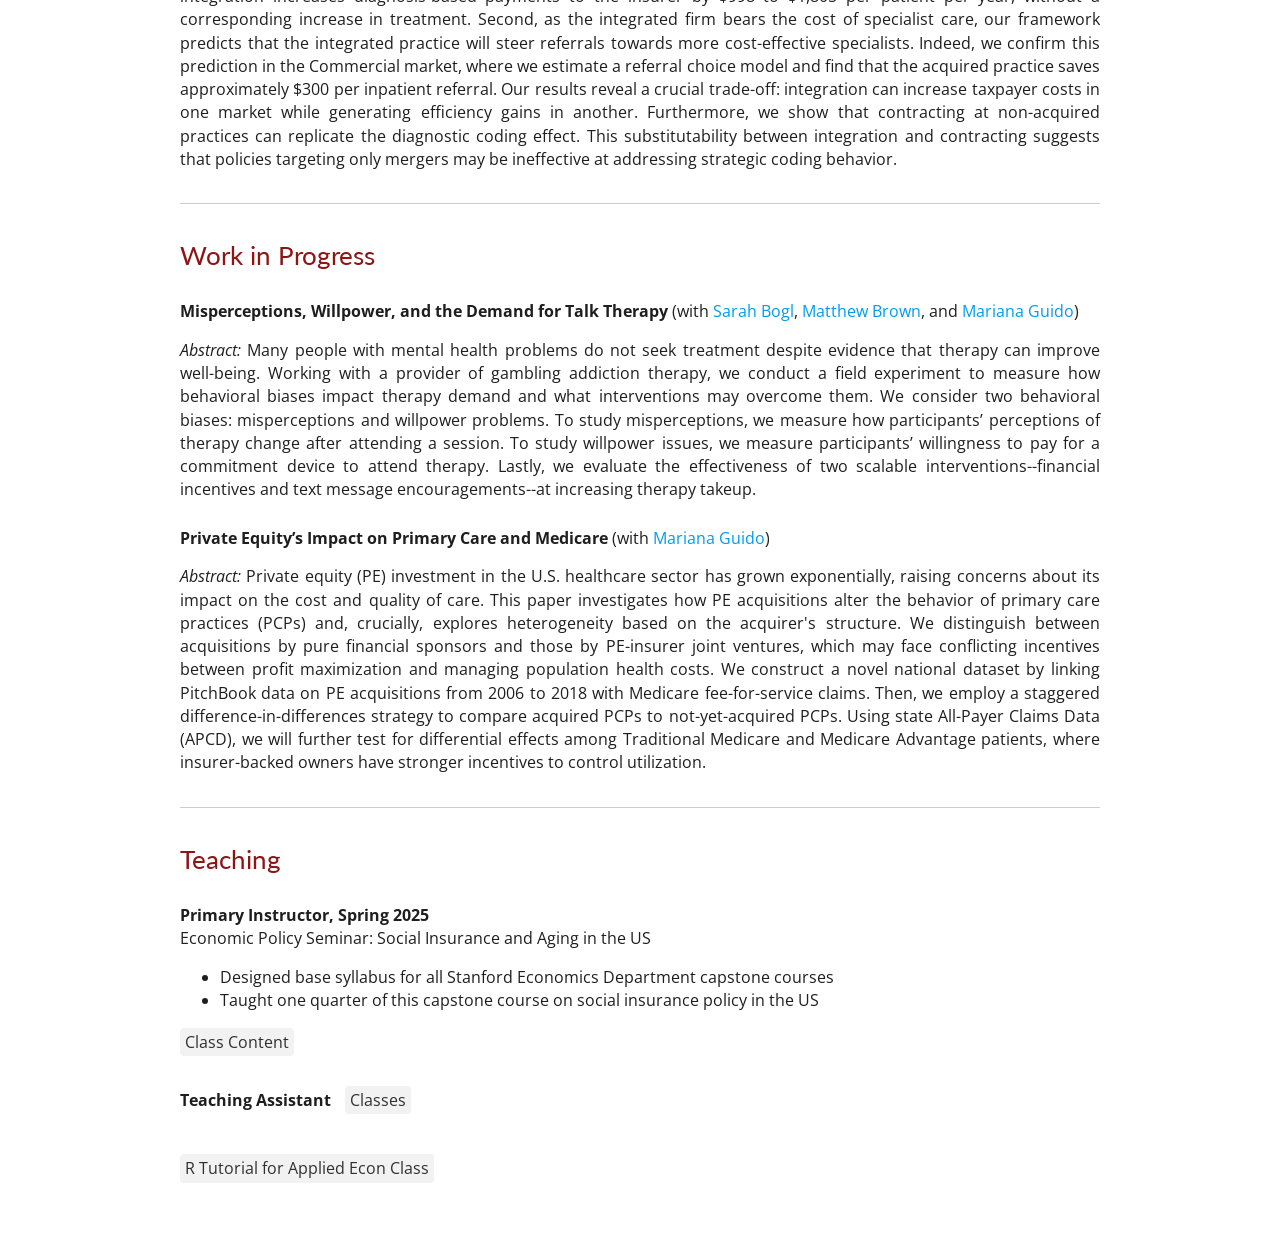
==== commit 23f6cb0d: "JMP Abstract revision: Merrill" ====
--- a/index.html
+++ b/index.html
@@ -105,7 +105,7 @@
           </div>
             
           <div class="popup" id="abs_jmp">
-           <em>Abstract:</em> Each year, the U.S. federal government spends $48 billion providing large rental subsidies to a relatively small share of low-income households, many of whom wait years to receive assistance. Unlike other safety net programs, rental assistance uniquely subsidizes households when area rents rise or when household income falls, smoothing the share of income spent on rent. Motivated by this design and the high fixed costs of adjusting housing consumption, I conceptualize federal rental assistance as insurance against joint rent-income risk. To analyze this risk, I use the Panel Survey of Income Dynamics (PSID) and rich HUD administrative data, showing that rents exacerbate consumption risk beyond income risk alone. I quantify how rental assistance insures this particular consumption risk using a sufficient statistics framework, finding that rental assistance generates $1.51 in benefits per dollar of government spending, significantly larger than the previous literature’s estimate of $0.66. I attribute this large insurance value to insuring rent volatility for fixed-income households and insuring income in high-rent locations. Using a structural lifecycle model, I conduct counterfactual analysis that demonstrates that the program’s dynamic subsidy design and rationing through waitlists are crucial features that enhance its insurance value.
+           <em>Abstract:</em> Each year, the U.S. federal government spends $48 billion providing large rental subsidies to a relatively small share of low-income households, many of whom wait years to receive assistance. Unlike other safety net programs, rental assistance subsidies uniquely adjust when area rents rise or when household income falls, smoothing the share of income spent on rent. Motivated by this design and the high fixed costs of adjusting housing consumption, I conceptualize federal rental assistance as insurance against joint rent-income risk. To analyze this risk, I use the Panel Survey of Income Dynamics (PSID) and rich HUD administrative data, showing that rents exacerbate consumption risk beyond income risk alone. I quantify how rental assistance insures this particular consumption risk using a sufficient statistics framework, finding that rental assistance generates $1.51 in benefits per dollar of government spending, significantly larger than the previous literature’s estimate of $0.66 when ignoring the insurance value. I attribute this large insurance value to insuring rent volatility for fixed-income households and insuring income in high-rent locations. Using a structural lifecycle model, I conduct counterfactual analyses that demonstrate that the program’s dynamic subsidy design and rationing through waitlists are crucial features that enhance its insurance value.
           </div>
       
 
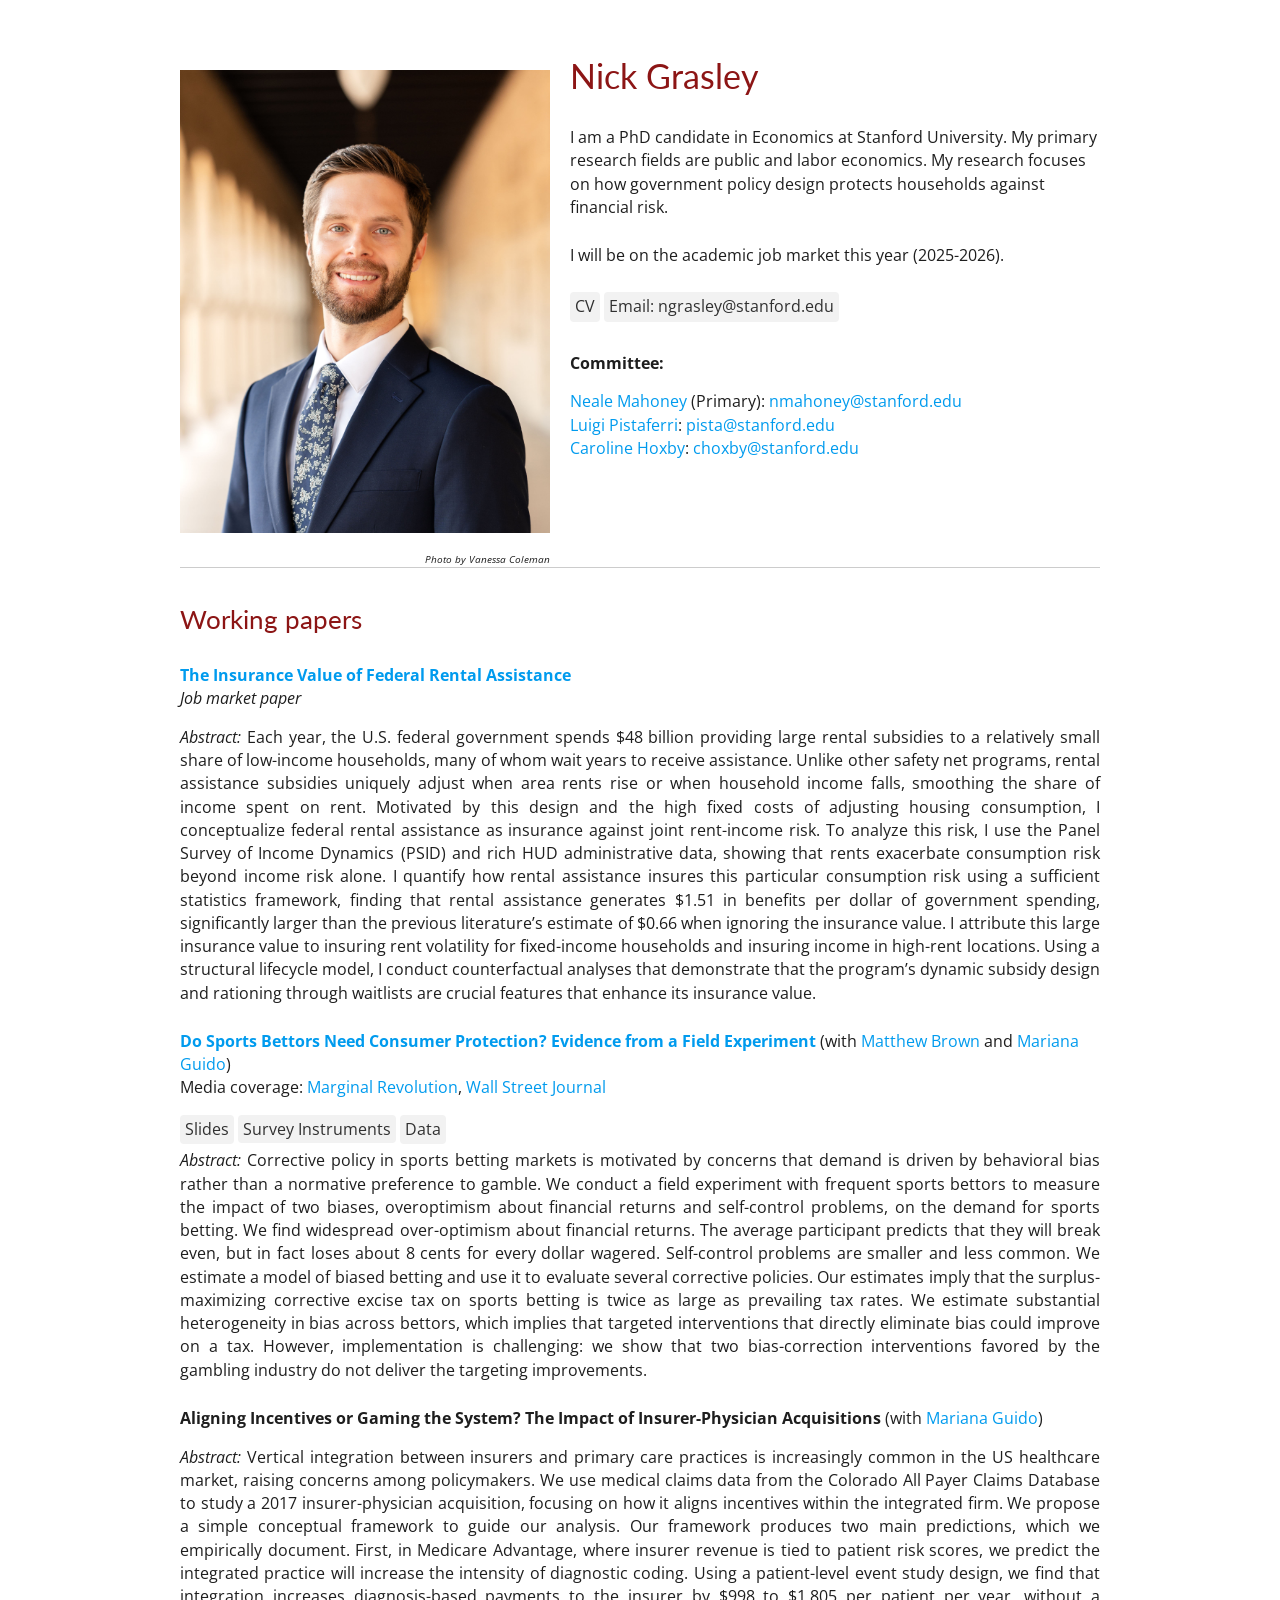
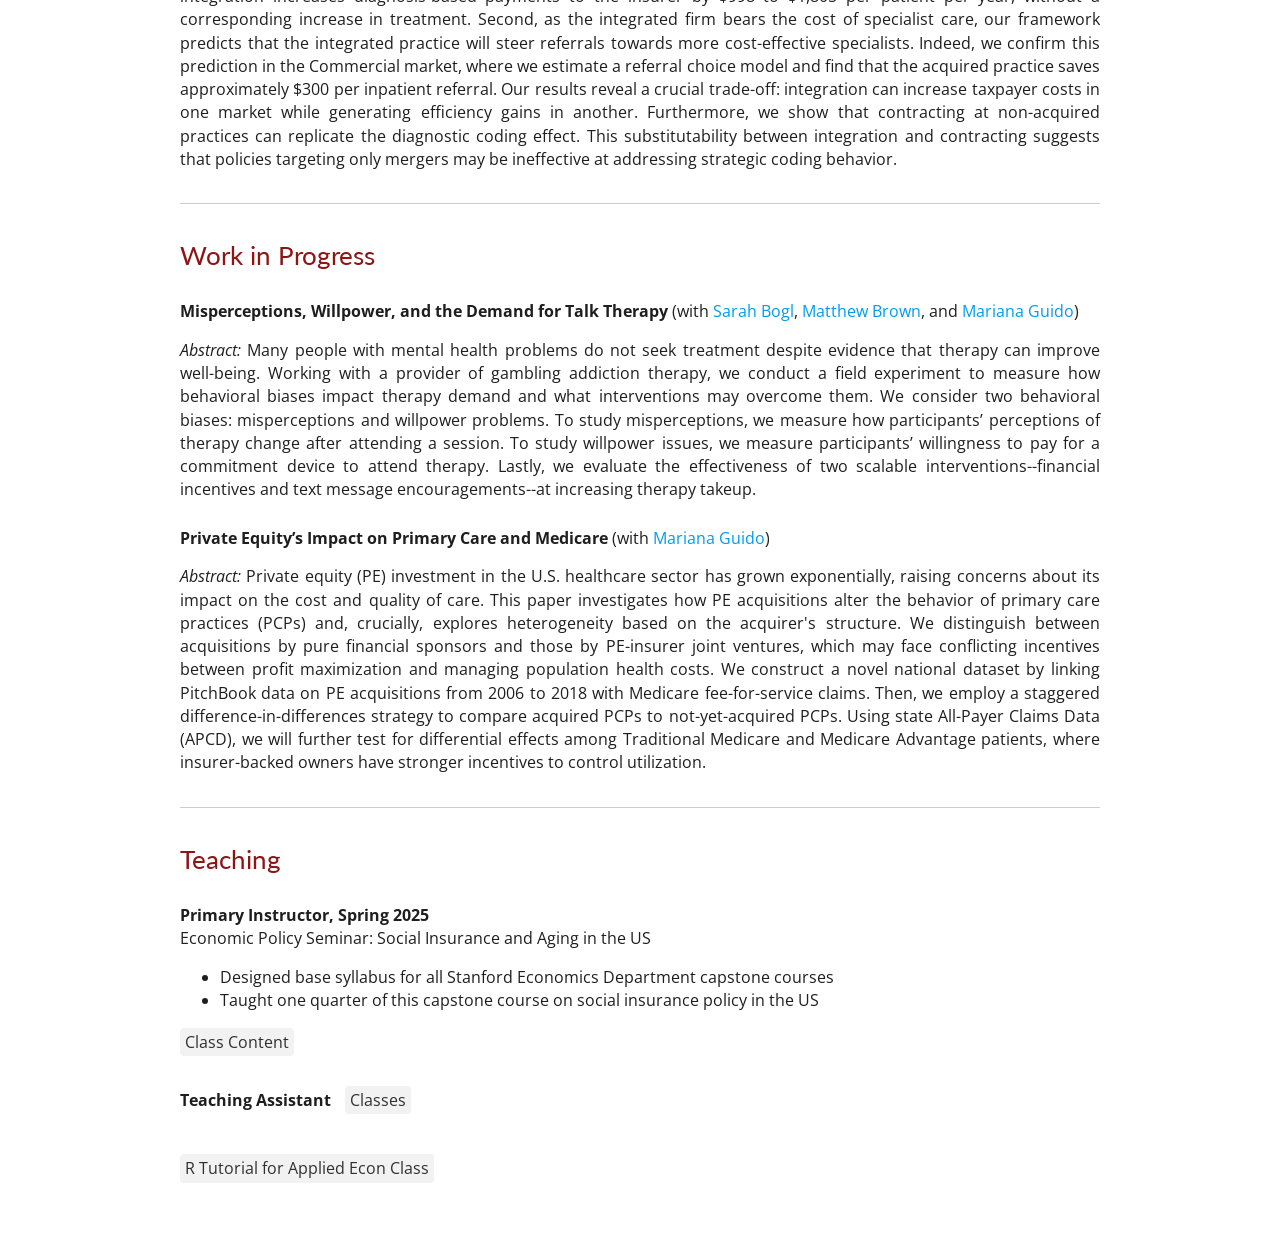
==== commit e1cb5e90: "Redacted JMP" ====
--- a/index.html
+++ b/index.html
@@ -98,7 +98,7 @@
         <div class="text">
 
 
-          <p><!--a href="https://nickgrasley.github.io/assets/papers/jmp/jmp.pdf"--><b>The Insurance Value of Federal Rental Assistance</b></a> <br><i>Job market paper</i> 
+          <p><a href="https://nickgrasley.github.io/assets/papers/jmp/rent_assist_insurance_redacted.pdf"><b>The Insurance Value of Federal Rental Assistance</b></a> <br><i>Job market paper</i> 
           
           <div class="buttonbar mobile-only">
             <button class="button" onclick="myFunction(&quot;abs_jmp&quot;)">Abstract</button>
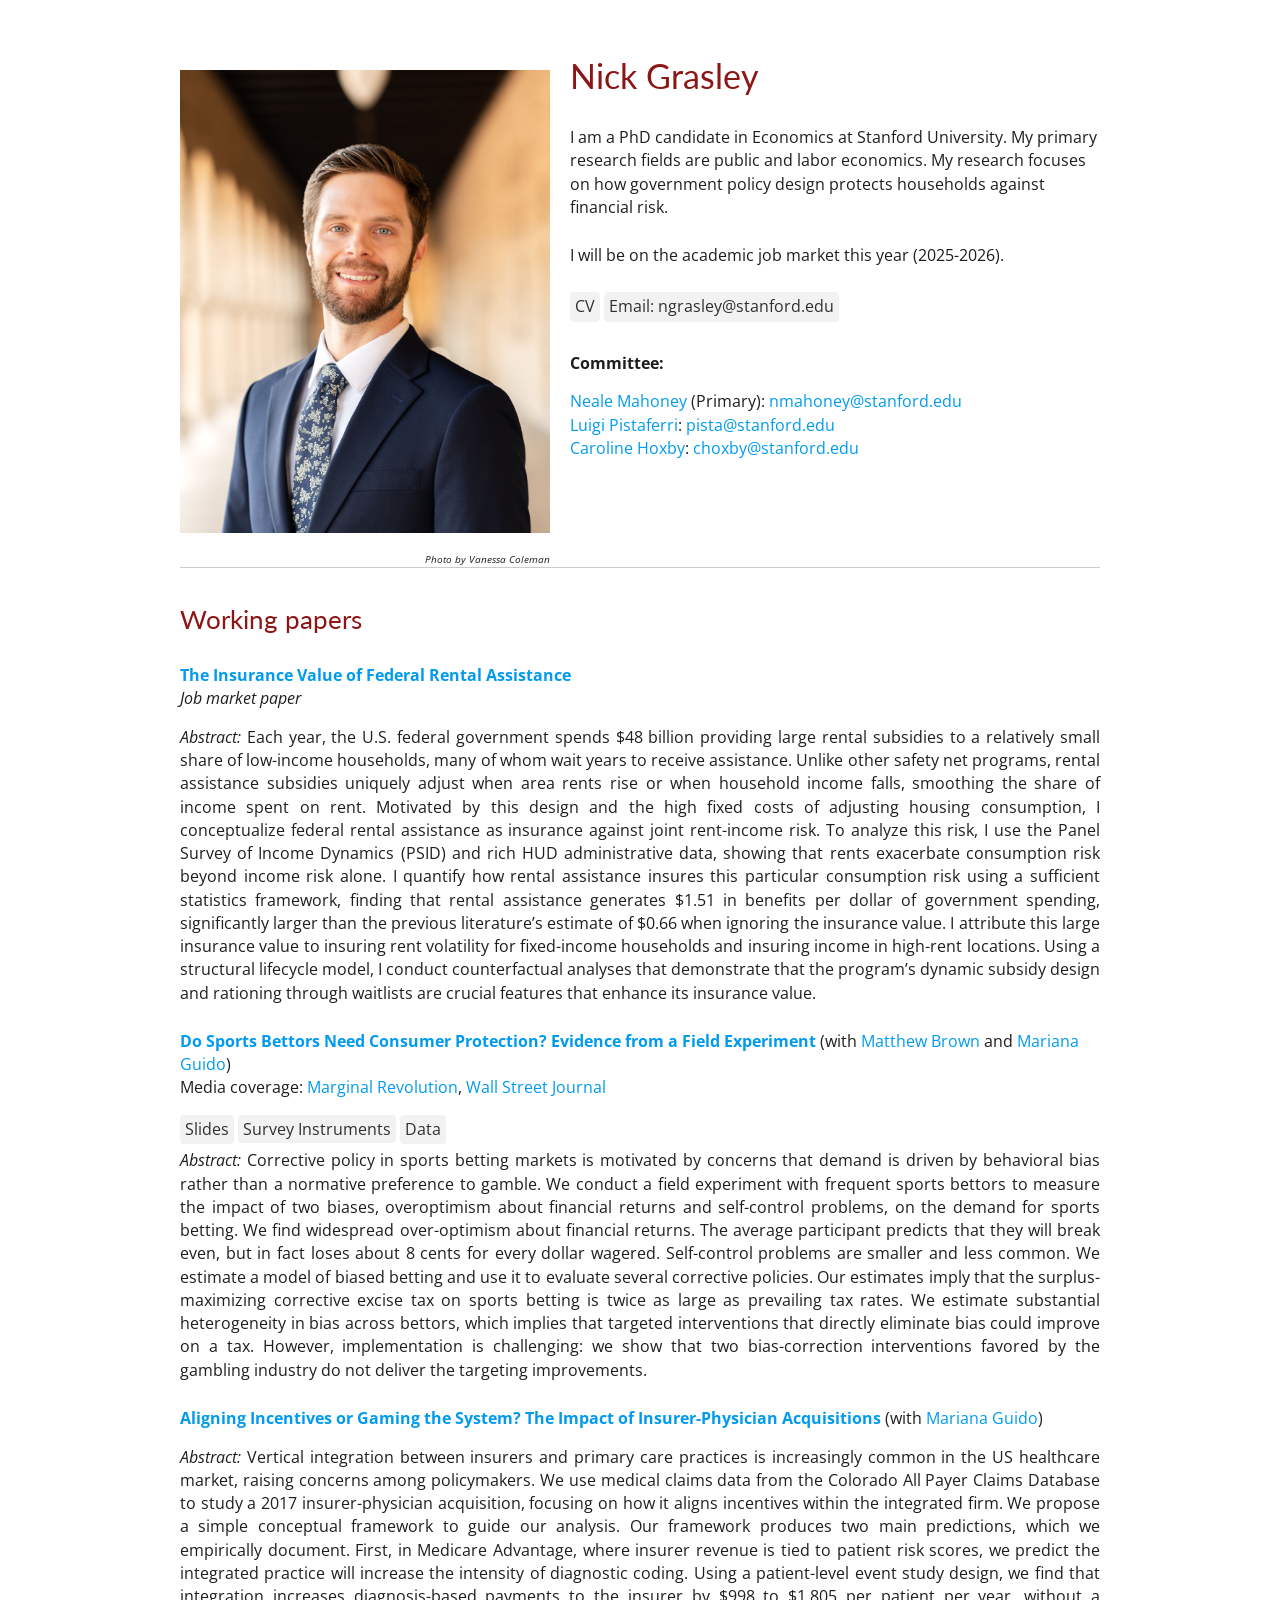
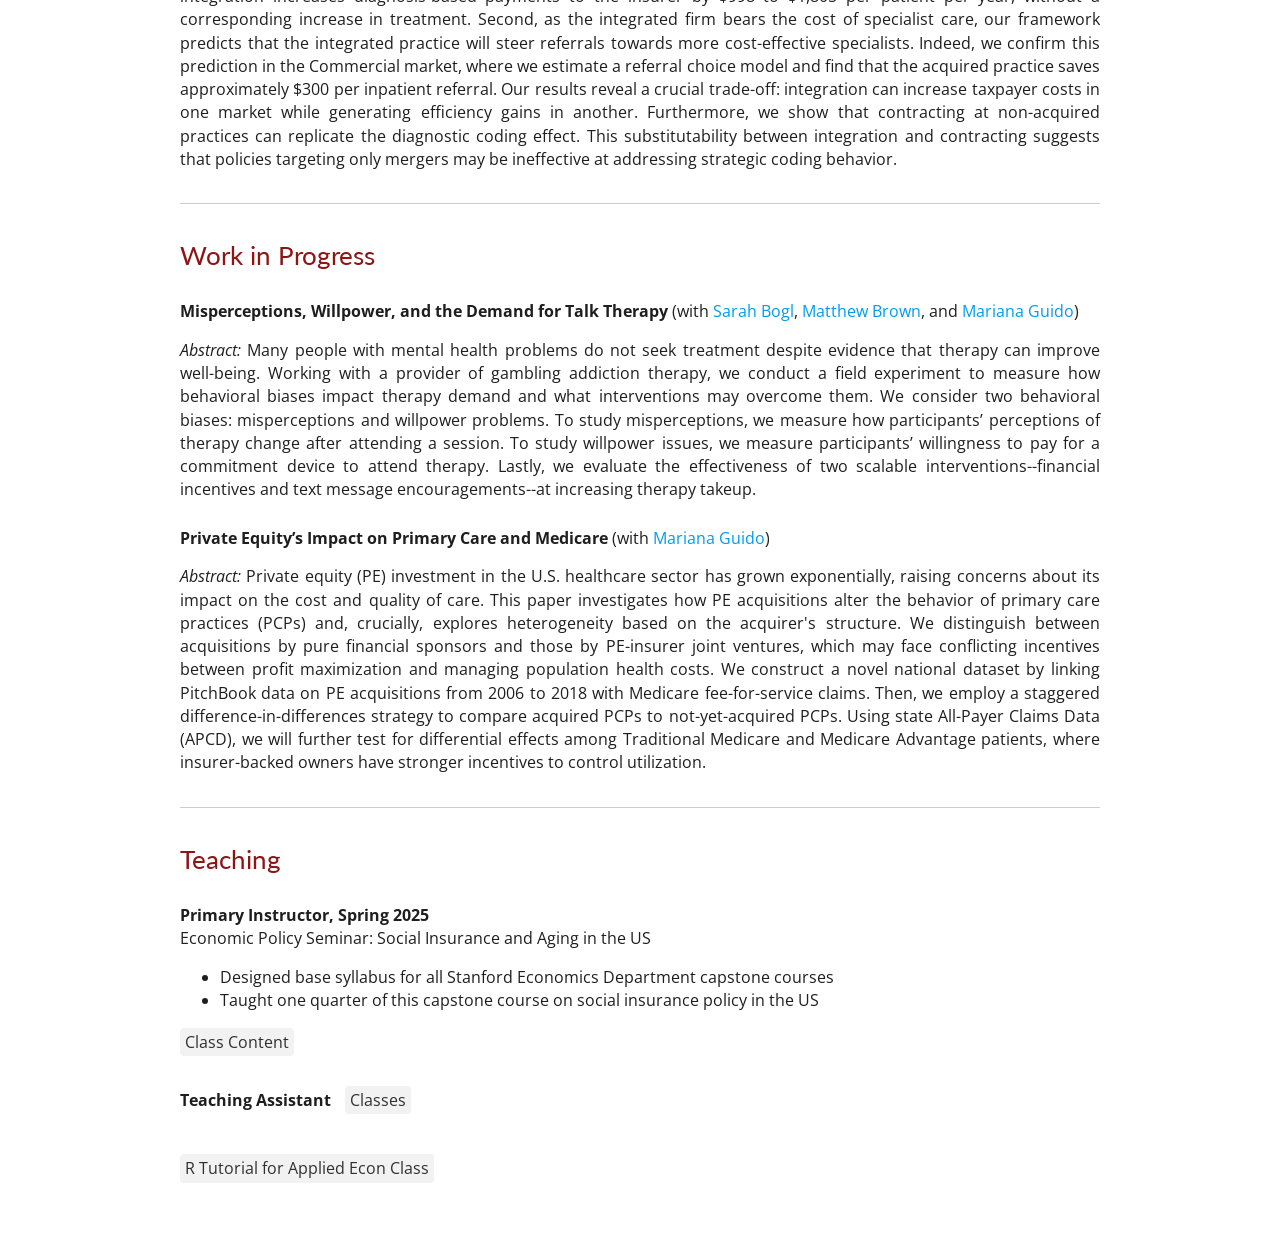
==== commit c9637826: "VI draft link added" ====
--- a/index.html
+++ b/index.html
@@ -135,7 +135,7 @@
               </ul>
           </div>
 
-          <p><!--a href="https://nickgrasley.github.io/assets/papers/VI/VI.pdf"--><b>Aligning Incentives or Gaming the System? The Impact of Insurer-Physician Acquisitions</b></a> (with <a href="https://marianaguido.github.io/">Mariana Guido</a>)
+          <p><a href="https://marianaguido.github.io/assets/papers/jmp/mgjmp.pdf"><b>Aligning Incentives or Gaming the System? The Impact of Insurer-Physician Acquisitions</b></a> (with <a href="https://marianaguido.github.io/">Mariana Guido</a>)
           
           <div class="buttonbar">
             <button class="button mobile-only" onclick="myFunction(&quot;abs_vi&quot;)">Abstract</button>
